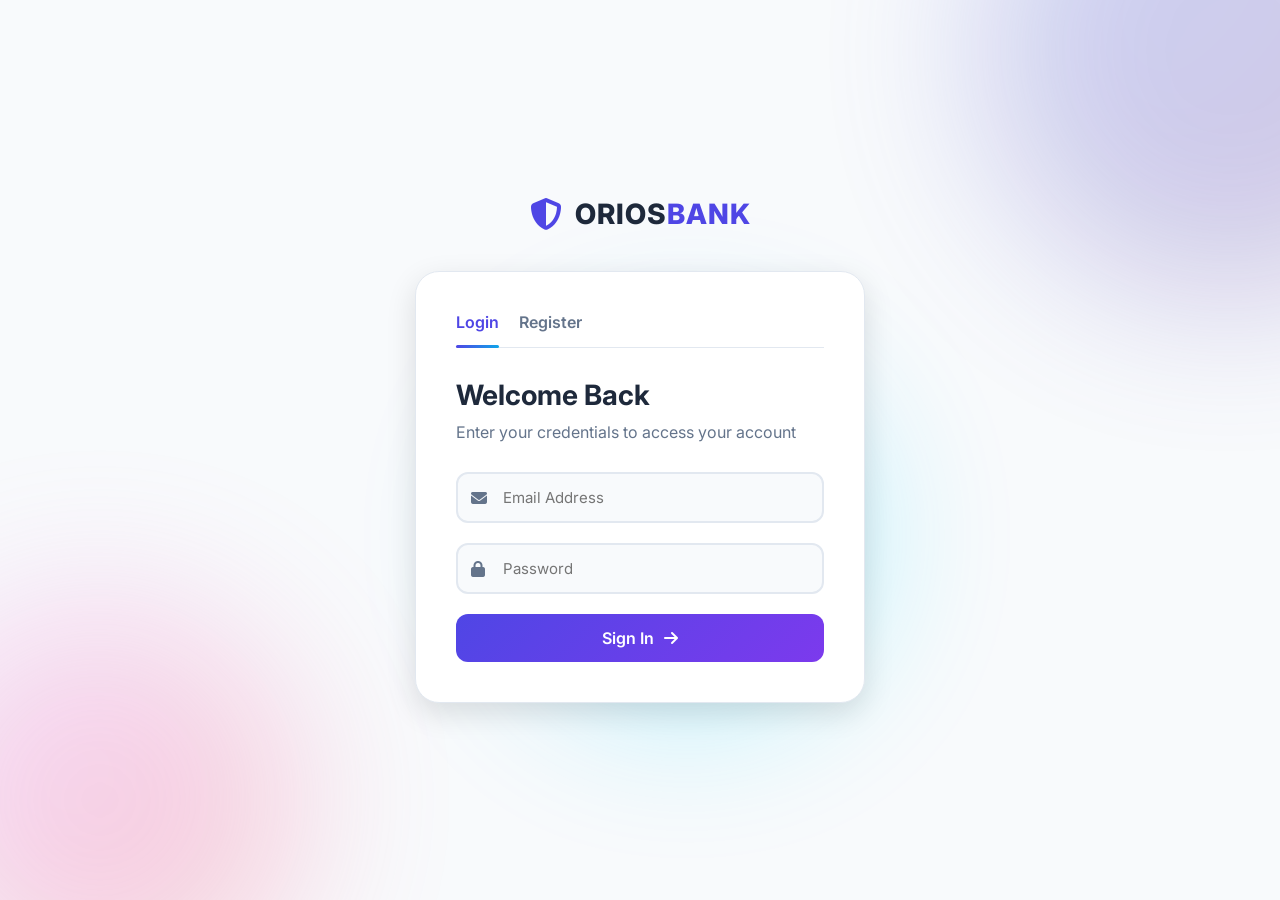
==== oriosbank1.0/backend/src/main/resources/static/index.html @ 29fd0404 "Orios Application BETA1.0 Beta application_banking system" ====
<!DOCTYPE html>
<html lang="en">
<head>
    <meta charset="UTF-8">
    <meta name="viewport" content="width=device-width, initial-scale=1.0">
    <title>Orios Bank - Secure Banking</title>
    <link rel="stylesheet" href="style.css">
    <link href="https://fonts.googleapis.com/css2?family=Inter:wght@300;400;500;600;700&display=swap" rel="stylesheet">
    <link rel="stylesheet" href="https://cdnjs.cloudflare.com/ajax/libs/font-awesome/6.4.0/css/all.min.css">
</head>
<body>
    <div class="background-blobs">
        <div class="blob blob-1"></div>
        <div class="blob blob-2"></div>
        <div class="blob blob-3"></div>
    </div>

    <div class="container" id="app">
        <!-- Auth Section -->
        <div id="auth-section" class="fade-in">
            <header>
                <div class="logo">
                    <i class="fas fa-shield-halved"></i>
                    <span>ORIOS<span>BANK</span></span>
                </div>
            </header>

            <div class="auth-card">
                <div class="auth-tabs">
                    <button id="login-tab" class="active">Login</button>
                    <button id="register-tab">Register</button>
                </div>

                <!-- Login Form -->
                <form id="login-form" class="auth-form">
                    <h2>Welcome Back</h2>
                    <p>Enter your credentials to access your account</p>
                    <div class="input-group">
                        <i class="fas fa-envelope"></i>
                        <input type="email" id="login-email" placeholder="Email Address" required>
                    </div>
                    <div class="input-group">
                        <i class="fas fa-lock"></i>
                        <input type="password" id="login-password" placeholder="Password" required>
                    </div>
                    <button type="submit" class="btn-primary">Sign In <i class="fas fa-arrow-right"></i></button>
                </form>

                <!-- Register Form -->
                <form id="register-form" class="auth-form hidden">
                    <h2>Create Account</h2>
                    <p>Join Orios Bank for a better financial future</p>
                    <div class="input-group">
                        <i class="fas fa-user"></i>
                        <input type="text" id="reg-name" placeholder="Full Name" required>
                    </div>
                    <div class="input-group">
                        <i class="fas fa-envelope"></i>
                        <input type="email" id="reg-email" placeholder="Email Address" required>
                    </div>
                    <div class="input-group">
                        <i class="fas fa-lock"></i>
                        <input type="password" id="reg-password" placeholder="Password" required>
                    </div>
                    <div class="input-group">
                        <i class="fas fa-phone"></i>
                        <input type="tel" id="reg-phone" placeholder="Phone Number" required>
                    </div>
                    <button type="submit" class="btn-primary">Get Started <i class="fas fa-user-plus"></i></button>
                </form>
            </div>
        </div>

        <!-- Dashboard Section -->
        <div id="dashboard-section" class="hidden">
            <nav class="sidebar">
                <div class="logo">
                    <i class="fas fa-shield-halved"></i>
                    <span>ORIOS</span>
                </div>
                <ul class="nav-links">
                    <li class="active" data-page="overview"><i class="fas fa-chart-pie"></i><span>Overview</span></li>
                    <li data-page="accounts"><i class="fas fa-wallet"></i><span>Accounts</span></li>
                    <li data-page="transactions"><i class="fas fa-exchange-alt"></i><span>Transactions</span></li>
                    <li data-page="transfer"><i class="fas fa-paper-plane"></i><span>Transfer</span></li>
                    <li data-page="loans"><i class="fas fa-hand-holding-usd"></i><span>Loans</span></li>
                    <li data-page="cards"><i class="fas fa-credit-card"></i><span>My Cards</span></li>
                    <li id="admin-nav" class="hidden" data-page="admin"><i class="fas fa-user-shield"></i><span>Admin Panel</span></li>
                </ul>
                <div class="nav-footer">
                    <button id="logout-btn"><i class="fas fa-sign-out-alt"></i><span>Logout</span></button>
                </div>
            </nav>

            <main class="content">
                <header class="top-bar">
                    <div class="user-info">
                        <span id="user-greeting">Hello, User</span>
                        <div class="avatar" id="user-avatar">U</div>
                    </div>
                </header>

                <div id="page-content" class="fade-in">
                    <!-- Dynamic content will be loaded here -->
                </div>
            </main>
        </div>
    </div>

    <div id="notification-container"></div>

    <!-- Modals -->
    <div id="modal-overlay" class="modal-overlay hidden">
        <div class="modal fade-in">
            <div class="modal-header">
                <h3 id="modal-title">Open New Account</h3>
                <button class="close-modal" onclick="closeModal()">&times;</button>
            </div>
            <div class="modal-body">
                <form id="modal-form">
                    <!-- Dynamic form content -->
                </form>
            </div>
        </div>
    </div>

    <script src="app.js"></script>
</body>
</html>
---- oriosbank1.0/backend/src/main/resources/static/style.css ----
:root {
    --primary: #4f46e5;
    --primary-hover: #4338ca;
    --primary-light: #eef2ff;
    --bg-main: #f8fafc;
    --bg-card: #ffffff;
    --bg-sidebar: #ffffff;
    --text-main: #1e293b;
    --text-muted: #64748b;
    --accent: #0ea5e9;
    --success: #10b981;
    --error: #ef4444;
    --warning: #f59e0b;
    --border: #e2e8f0;
    --shadow-sm: 0 1px 3px rgba(0,0,0,0.08);
    --shadow-md: 0 4px 12px rgba(0,0,0,0.1);
    --shadow-lg: 0 10px 30px rgba(0,0,0,0.12);
    --glass-border: rgba(255, 255, 255, 0.8);
    --radius-sm: 8px;
    --radius-md: 12px;
    --radius-lg: 20px;
    --radius-xl: 24px;
}

* {
    margin: 0;
    padding: 0;
    box-sizing: border-box;
    font-family: 'Inter', -apple-system, BlinkMacSystemFont, sans-serif;
}

body {
    background-color: var(--bg-main);
    color: var(--text-main);
    overflow-x: hidden;
    min-height: 100vh;
}

/* Animated Background */
.background-blobs {
    position: fixed;
    top: 0;
    left: 0;
    width: 100%;
    height: 100%;
    z-index: -1;
    overflow: hidden;
}

.blob {
    position: absolute;
    border-radius: 50%;
    filter: blur(80px);
    opacity: 0.3;
}

.blob-1 {
    width: 500px;
    height: 500px;
    background: linear-gradient(135deg, #667eea 0%, #764ba2 100%);
    top: -200px;
    right: -200px;
    animation: float 20s infinite ease-in-out;
}

.blob-2 {
    width: 400px;
    height: 400px;
    background: linear-gradient(135deg, #f093fb 0%, #f5576c 100%);
    bottom: -100px;
    left: -100px;
    animation: float 25s infinite ease-in-out reverse;
}

.blob-3 {
    width: 350px;
    height: 350px;
    background: linear-gradient(135deg, #4facfe 0%, #00f2fe 100%);
    top: 40%;
    left: 40%;
    animation: float 18s infinite ease-in-out;
}

@keyframes float {
    0%, 100% { transform: translate(0, 0) scale(1); }
    25% { transform: translate(30px, -30px) scale(1.05); }
    50% { transform: translate(-20px, 20px) scale(0.95); }
    75% { transform: translate(20px, 30px) scale(1.02); }
}

.container {
    max-width: 1400px;
    margin: 0 auto;
    padding: 20px;
    min-height: 100vh;
    display: flex;
    flex-direction: column;
}

/* Auth Section */
#auth-section {
    flex: 1;
    display: flex;
    flex-direction: column;
    align-items: center;
    justify-content: center;
    gap: 40px;
    animation: fadeInUp 0.6s ease-out;
}

@keyframes fadeInUp {
    from { opacity: 0; transform: translateY(30px); }
    to { opacity: 1; transform: translateY(0); }
}

@keyframes fadeIn {
    from { opacity: 0; }
    to { opacity: 1; }
}

@keyframes slideInLeft {
    from { opacity: 0; transform: translateX(-30px); }
    to { opacity: 1; transform: translateX(0); }
}

@keyframes slideInRight {
    from { opacity: 0; transform: translateX(30px); }
    to { opacity: 1; transform: translateX(0); }
}

@keyframes scaleIn {
    from { opacity: 0; transform: scale(0.9); }
    to { opacity: 1; transform: scale(1); }
}

@keyframes pulse {
    0%, 100% { transform: scale(1); }
    50% { transform: scale(1.05); }
}

@keyframes shimmer {
    0% { background-position: -200% 0; }
    100% { background-position: 200% 0; }
}

.logo {
    display: flex;
    align-items: center;
    gap: 12px;
    font-size: 28px;
    font-weight: 800;
    letter-spacing: 1px;
    color: var(--text-main);
}

.logo i {
    color: var(--primary);
    font-size: 32px;
    animation: pulse 2s infinite;
}

.logo span span {
    color: var(--primary);
}

.auth-card {
    width: 100%;
    max-width: 450px;
    padding: 40px;
    background: var(--bg-card);
    border-radius: var(--radius-xl);
    box-shadow: var(--shadow-lg);
    border: 1px solid var(--border);
    animation: scaleIn 0.5s ease-out;
}

.auth-tabs {
    display: flex;
    gap: 20px;
    margin-bottom: 30px;
    border-bottom: 1px solid var(--border);
    padding-bottom: 10px;
}

.auth-tabs button {
    background: none;
    border: none;
    color: var(--text-muted);
    font-size: 16px;
    font-weight: 600;
    cursor: pointer;
    padding-bottom: 5px;
    position: relative;
    transition: all 0.3s ease;
}

.auth-tabs button:hover {
    color: var(--text-main);
}

.auth-tabs button.active {
    color: var(--primary);
}

.auth-tabs button.active::after {
    content: '';
    position: absolute;
    bottom: -11px;
    left: 0;
    width: 100%;
    height: 3px;
    background: linear-gradient(90deg, var(--primary), var(--accent));
    border-radius: 2px;
    animation: scaleIn 0.3s ease-out;
}

.auth-form h2 {
    font-size: 28px;
    margin-bottom: 10px;
    color: var(--text-main);
}

.auth-form p {
    color: var(--text-muted);
    margin-bottom: 30px;
}

.input-group {
    position: relative;
    margin-bottom: 20px;
}

.input-group i {
    position: absolute;
    left: 15px;
    top: 50%;
    transform: translateY(-50%);
    color: var(--text-muted);
    transition: color 0.3s ease;
}

.input-group input, .input-group select {
    width: 100%;
    padding: 14px 15px 14px 45px;
    background: var(--bg-main);
    border: 2px solid var(--border);
    border-radius: var(--radius-md);
    color: var(--text-main);
    font-size: 15px;
    transition: all 0.3s ease;
}

.input-group input:focus, .input-group select:focus {
    outline: none;
    border-color: var(--primary);
    box-shadow: 0 0 0 4px rgba(79, 70, 229, 0.1);
    background: var(--bg-card);
}

.input-group input:focus + i, .input-group input:focus ~ i {
    color: var(--primary);
}

.btn-primary {
    width: 100%;
    padding: 14px;
    background: linear-gradient(135deg, var(--primary) 0%, #7c3aed 100%);
    color: white;
    border: none;
    border-radius: var(--radius-md);
    font-size: 16px;
    font-weight: 600;
    cursor: pointer;
    display: flex;
    align-items: center;
    justify-content: center;
    gap: 10px;
    transition: all 0.3s ease;
    position: relative;
    overflow: hidden;
}

.btn-primary::before {
    content: '';
    position: absolute;
    top: 0;
    left: -100%;
    width: 100%;
    height: 100%;
    background: linear-gradient(90deg, transparent, rgba(255,255,255,0.2), transparent);
    transition: left 0.5s ease;
}

.btn-primary:hover::before {
    left: 100%;
}

.btn-primary:hover {
    transform: translateY(-2px);
    box-shadow: 0 8px 20px rgba(79, 70, 229, 0.3);
}

.btn-primary:active {
    transform: translateY(0);
}

.btn-secondary {
    width: 100%;
    padding: 14px;
    background: var(--bg-main);
    color: var(--text-main);
    border: 2px solid var(--border);
    border-radius: var(--radius-md);
    font-size: 16px;
    font-weight: 600;
    cursor: pointer;
    transition: all 0.3s ease;
}

.btn-secondary:hover {
    border-color: var(--primary);
    background: var(--primary-light);
}

/* Dashboard Layout */
#dashboard-section {
    display: grid;
    grid-template-columns: 260px 1fr;
    min-height: calc(100vh - 40px);
    gap: 20px;
    animation: fadeIn 0.5s ease-out;
}

.sidebar {
    border-radius: var(--radius-xl);
    padding: 30px 20px;
    display: flex;
    flex-direction: column;
    background: var(--bg-card);
    border: 1px solid var(--border);
    box-shadow: var(--shadow-sm);
    position: sticky;
    top: 20px;
    height: fit-content;
    animation: slideInLeft 0.5s ease-out;
}

.sidebar .logo {
    margin-bottom: 40px;
    padding: 0 10px;
}

.nav-links {
    list-style: none;
    flex: 1;
}

.nav-links li {
    display: flex;
    align-items: center;
    gap: 12px;
    padding: 12px 15px;
    margin-bottom: 6px;
    border-radius: var(--radius-md);
    color: var(--text-muted);
    cursor: pointer;
    transition: all 0.3s ease;
    font-weight: 500;
}

.nav-links li:hover {
    background: var(--primary-light);
    color: var(--primary);
    transform: translateX(5px);
}

.nav-links li.active {
    background: linear-gradient(135deg, var(--primary) 0%, #7c3aed 100%);
    color: white;
    box-shadow: 0 4px 12px rgba(79, 70, 229, 0.3);
}

.nav-links li i {
    font-size: 18px;
    width: 24px;
    text-align: center;
}

.nav-footer {
    margin-top: 20px;
    padding-top: 20px;
    border-top: 1px solid var(--border);
}

.nav-footer button {
    width: 100%;
    padding: 12px;
    background: rgba(239, 68, 68, 0.08);
    color: var(--error);
    border: 1px solid rgba(239, 68, 68, 0.2);
    border-radius: var(--radius-md);
    cursor: pointer;
    display: flex;
    align-items: center;
    justify-content: center;
    gap: 10px;
    font-weight: 600;
    transition: all 0.3s ease;
}

.nav-footer button:hover {
    background: var(--error);
    color: white;
    border-color: var(--error);
    transform: translateY(-2px);
    box-shadow: 0 4px 12px rgba(239, 68, 68, 0.3);
}

.content {
    display: flex;
    flex-direction: column;
    gap: 20px;
    animation: slideInRight 0.5s ease-out;
}

.top-bar {
    display: flex;
    justify-content: flex-end;
    align-items: center;
    padding: 10px 0;
}

.user-info {
    display: flex;
    align-items: center;
    gap: 12px;
    padding: 10px 20px;
    border-radius: 50px;
    background: var(--bg-card);
    border: 1px solid var(--border);
    transition: all 0.3s ease;
    cursor: pointer;
    box-shadow: var(--shadow-sm);
}

.user-info:hover {
    transform: translateY(-2px);
    box-shadow: var(--shadow-md);
}

#user-greeting {
    font-weight: 500;
    font-size: 14px;
    color: var(--text-main);
    max-width: 150px;
    white-space: nowrap;
    overflow: hidden;
    text-overflow: ellipsis;
}

.avatar {
    width: 40px;
    height: 40px;
    background: linear-gradient(135deg, var(--primary) 0%, var(--accent) 100%);
    border-radius: 50%;
    display: flex;
    align-items: center;
    justify-content: center;
    font-weight: 700;
    font-size: 14px;
    color: white;
    box-shadow: 0 4px 12px rgba(79, 70, 229, 0.3);
}

/* Utility Classes */
.hidden { display: none !important; }

.fade-in {
    animation: fadeInUp 0.5s ease-out;
}

/* Page Components */
.stats-grid {
    display: grid;
    grid-template-columns: repeat(auto-fit, minmax(250px, 1fr));
    gap: 20px;
    margin-bottom: 30px;
}

.stat-card {
    padding: 25px;
    border-radius: var(--radius-lg);
    background: var(--bg-card);
    border: 1px solid var(--border);
    box-shadow: var(--shadow-sm);
    transition: all 0.3s ease;
    animation: scaleIn 0.5s ease-out;
}

.stat-card:hover {
    transform: translateY(-5px);
    box-shadow: var(--shadow-lg);
}

.stat-card h3 {
    color: var(--text-muted);
    font-size: 14px;
    font-weight: 500;
    margin-bottom: 10px;
    text-transform: uppercase;
    letter-spacing: 0.5px;
}

.stat-card .value {
    font-size: 32px;
    font-weight: 700;
    background: linear-gradient(135deg, var(--primary) 0%, var(--accent) 100%);
    -webkit-background-clip: text;
    -webkit-text-fill-color: transparent;
    background-clip: text;
}

.card-list {
    display: grid;
    grid-template-columns: repeat(auto-fit, minmax(300px, 1fr));
    gap: 20px;
}

.bank-card {
    height: 200px;
    border-radius: var(--radius-xl);
    padding: 25px;
    display: flex;
    flex-direction: column;
    justify-content: space-between;
    position: relative;
    overflow: hidden;
    background: linear-gradient(135deg, #4f46e5 0%, #7c3aed 100%);
    color: white;
    transition: all 0.3s ease;
    animation: scaleIn 0.5s ease-out;
}

.bank-card:hover {
    transform: translateY(-8px) scale(1.02);
    box-shadow: 0 20px 40px rgba(79, 70, 229, 0.3);
}

.bank-card.savings {
    background: linear-gradient(135deg, #0ea5e9 0%, #2563eb 100%);
}

.bank-card.checking {
    background: linear-gradient(135deg, #10b981 0%, #059669 100%);
}

.card-chip {
    width: 45px;
    height: 35px;
    background: linear-gradient(135deg, #ffd700 0%, #b8860b 100%);
    border-radius: 6px;
    box-shadow: 0 2px 8px rgba(0,0,0,0.2);
}

.card-number {
    font-size: 18px;
    letter-spacing: 3px;
    font-family: 'Courier New', monospace;
}

.card-footer {
    display: flex;
    justify-content: space-between;
    align-items: flex-end;
}

.card-holder small, .card-balance small {
    font-size: 11px;
    opacity: 0.7;
    text-transform: uppercase;
    letter-spacing: 1px;
}

.card-holder div, .card-balance div {
    font-size: 16px;
    font-weight: 600;
}

/* Table Design */
.table-container {
    border-radius: var(--radius-lg);
    padding: 25px;
    overflow-x: auto;
    background: var(--bg-card);
    border: 1px solid var(--border);
    box-shadow: var(--shadow-sm);
    animation: fadeInUp 0.5s ease-out;
}

table {
    width: 100%;
    border-collapse: collapse;
}

th {
    text-align: left;
    padding: 15px;
    color: var(--text-muted);
    font-weight: 600;
    font-size: 12px;
    text-transform: uppercase;
    letter-spacing: 0.5px;
    border-bottom: 2px solid var(--border);
}

td {
    padding: 15px;
    border-bottom: 1px solid var(--border);
    transition: background 0.2s ease;
}

tr:hover td {
    background: var(--primary-light);
}

.type-badge {
    padding: 5px 12px;
    border-radius: 20px;
    font-size: 12px;
    font-weight: 600;
}

.type-deposit { background: rgba(16, 185, 129, 0.1); color: var(--success); }
.type-withdrawal { background: rgba(239, 68, 68, 0.1); color: var(--error); }
.type-transfer { background: rgba(14, 165, 233, 0.1); color: var(--accent); }
.type-transfer_in { background: rgba(16, 185, 129, 0.1); color: var(--success); }
.type-transfer_out { background: rgba(239, 68, 68, 0.1); color: var(--error); }
.type-initial_deposit { background: rgba(79, 70, 229, 0.1); color: var(--primary); }

/* Credit Cards Style */
.orios-card {
    height: 200px;
    width: 320px;
    border-radius: var(--radius-lg);
    padding: 25px;
    color: white;
    position: relative;
    display: flex;
    flex-direction: column;
    justify-content: space-between;
    box-shadow: var(--shadow-lg);
    overflow: hidden;
    transition: all 0.3s ease;
    animation: scaleIn 0.5s ease-out;
}

.orios-card:hover {
    transform: translateY(-10px) scale(1.03);
    box-shadow: 0 20px 40px rgba(0,0,0,0.3);
}

.orios-card.visa {
    background: linear-gradient(135deg, #1a1a2e 0%, #16213e 100%);
    border: 1px solid rgba(255, 215, 0, 0.3);
}

.orios-card.master {
    background: linear-gradient(135deg, #1a1a2e 0%, #0f0f23 100%);
    border: 1px solid rgba(235, 0, 27, 0.3);
}

.card-type-label {
    font-size: 20px;
    font-weight: 800;
    font-style: italic;
    position: absolute;
    top: 20px;
    right: 20px;
}

.visa .card-type-label { color: #ffd700; }
.master .card-type-label { color: #eb001b; }

.card-number-display {
    font-size: 22px;
    letter-spacing: 3px;
    font-family: 'Courier New', Courier, monospace;
    margin-top: 20px;
}

.card-details {
    display: flex;
    justify-content: space-between;
    align-items: flex-end;
}

.card-holder, .card-expiry {
    font-size: 12px;
    color: rgba(255,255,255,0.7);
}

/* Account Actions */
.account-actions { display: flex; gap: 8px; }
.btn-icon {
    background: var(--bg-main);
    border: 1px solid var(--border);
    color: var(--text-muted);
    cursor: pointer;
    transition: all 0.3s ease;
    font-size: 14px;
    width: 36px;
    height: 36px;
    border-radius: var(--radius-sm);
    display: flex;
    align-items: center;
    justify-content: center;
}

.btn-icon:hover {
    color: var(--primary);
    border-color: var(--primary);
    background: var(--primary-light);
    transform: translateY(-2px);
}

/* Admin Styles */
.admin-grid {
    display: grid;
    grid-template-columns: repeat(2, 1fr);
    gap: 20px;
}

@media (max-width: 1200px) {
    .admin-grid { grid-template-columns: 1fr; }
}

.admin-card {
    padding: 30px;
    border-radius: var(--radius-lg);
    display: flex;
    flex-direction: column;
    background: var(--bg-card);
    border: 1px solid var(--border);
    box-shadow: var(--shadow-sm);
    animation: fadeInUp 0.5s ease-out;
    transition: all 0.3s ease;
}

.admin-card:hover {
    box-shadow: var(--shadow-md);
}

.admin-card.full-width { grid-column: 1 / -1; }

.admin-card h2 {
    margin-bottom: 25px;
    font-size: 18px;
    color: var(--primary);
    display: flex;
    align-items: center;
    gap: 10px;
    font-weight: 700;
}

.admin-card h2::before {
    content: '';
    width: 4px;
    height: 20px;
    background: linear-gradient(180deg, var(--primary), var(--accent));
    border-radius: 2px;
}

.stats-row {
    display: grid;
    grid-template-columns: repeat(auto-fit, minmax(150px, 1fr));
    gap: 20px;
}

.stat-item {
    display: flex;
    flex-direction: column;
    gap: 8px;
    padding: 20px;
    background: var(--bg-main);
    border-radius: var(--radius-md);
    border: 1px solid var(--border);
}

.stat-label {
    font-size: 12px;
    color: var(--text-muted);
    text-transform: uppercase;
    letter-spacing: 1px;
    font-weight: 600;
}

.stat-value {
    font-size: 28px;
    font-weight: 700;
    background: linear-gradient(135deg, var(--primary) 0%, var(--accent) 100%);
    -webkit-background-clip: text;
    -webkit-text-fill-color: transparent;
    background-clip: text;
}

.security-item {
    border-left: 1px solid var(--border);
    padding-left: 20px;
}

@media (max-width: 600px) {
    .security-item { border-left: none; padding-left: 0; border-top: 1px solid var(--border); padding-top: 20px; }
}

/* Admin Buttons */
.admin-actions { display: flex; gap: 8px; flex-wrap: wrap; }

.btn-small {
    padding: 8px 14px;
    border-radius: var(--radius-sm);
    font-size: 12px;
    cursor: pointer;
    border: none;
    font-weight: 600;
    transition: all 0.3s ease;
}

.btn-small:hover {
    transform: translateY(-2px);
    box-shadow: var(--shadow-sm);
}

.btn-block { background: var(--warning); color: white; }
.btn-delete { background: var(--error); color: white; }
.btn-active { background: var(--success); color: white; }
.btn-approve { background: var(--primary); color: white; }
.btn-reject { background: var(--error); color: white; }
.btn-info { background: var(--accent); color: white; }

/* Status Badges */
.status-held { color: var(--warning); background: rgba(245, 158, 11, 0.1); padding: 5px 12px; border-radius: 20px; font-size: 12px; font-weight: 600; }
.status-blocked { color: var(--error); background: rgba(239, 68, 68, 0.1); padding: 5px 12px; border-radius: 20px; font-size: 12px; font-weight: 600; }
.status-active { color: var(--success); background: rgba(16, 185, 129, 0.1); padding: 5px 12px; border-radius: 20px; font-size: 12px; font-weight: 600; }
.status-pending { color: var(--warning); background: rgba(245, 158, 11, 0.1); padding: 5px 12px; border-radius: 20px; font-size: 12px; font-weight: 600; }
.status-approved { color: var(--primary); background: rgba(79, 70, 229, 0.1); padding: 5px 12px; border-radius: 20px; font-size: 12px; font-weight: 600; }
.status-rejected { color: var(--error); background: rgba(239, 68, 68, 0.1); padding: 5px 12px; border-radius: 20px; font-size: 12px; font-weight: 600; }
.status-paid { color: var(--success); background: rgba(16, 185, 129, 0.1); padding: 5px 12px; border-radius: 20px; font-size: 12px; font-weight: 600; }

.amount-positive { color: var(--success); font-weight: 600; }
.amount-negative { color: var(--error); font-weight: 600; }

/* Loading & Error States */
.loader-container {
    display: flex;
    flex-direction: column;
    align-items: center;
    justify-content: center;
    padding: 100px 0;
    gap: 20px;
    color: var(--text-muted);
}

.loader {
    width: 50px;
    height: 50px;
    border: 4px solid var(--border);
    border-top-color: var(--primary);
    border-radius: 50%;
    display: inline-block;
    box-sizing: border-box;
    animation: rotation 1s linear infinite;
}

@keyframes rotation {
    0% { transform: rotate(0deg); }
    100% { transform: rotate(360deg); }
}

.error-state {
    text-align: center;
    padding: 60px;
    border-radius: var(--radius-xl);
    display: flex;
    flex-direction: column;
    align-items: center;
    gap: 20px;
    background: var(--bg-card);
    border: 1px solid var(--border);
}

.error-state i {
    font-size: 48px;
    color: var(--error);
}

.card-logo {
    position: absolute;
    top: 25px;
    right: 25px;
    opacity: 0.3;
    font-size: 24px;
}

.bank-card .card-header {
    display: flex;
    justify-content: space-between;
    align-items: flex-start;
}

/* Notifications */
#notification-container {
    position: fixed;
    top: 20px;
    right: 20px;
    z-index: 1000;
    display: flex;
    flex-direction: column;
    gap: 10px;
}

.notification {
    padding: 16px 24px;
    border-radius: var(--radius-md);
    color: white;
    box-shadow: var(--shadow-lg);
    animation: slideInRight 0.4s ease-out;
    display: flex;
    align-items: center;
    gap: 12px;
    font-weight: 500;
    backdrop-filter: blur(10px);
}

.notification.success {
    background: linear-gradient(135deg, rgba(16, 185, 129, 0.95) 0%, rgba(5, 150, 105, 0.95) 100%);
    border: 1px solid var(--success);
}

.notification.error {
    background: linear-gradient(135deg, rgba(239, 68, 68, 0.95) 0%, rgba(220, 38, 38, 0.95) 100%);
    border: 1px solid var(--error);
}

@keyframes slideInRight {
    from { transform: translateX(100%); opacity: 0; }
    to { transform: translateX(0); opacity: 1; }
}

/* Modals */
.modal-overlay {
    position: fixed;
    top: 0;
    left: 0;
    width: 100%;
    height: 100%;
    background: rgba(0, 0, 0, 0.5);
    backdrop-filter: blur(8px);
    display: flex;
    align-items: center;
    justify-content: center;
    z-index: 1500;
    animation: fadeIn 0.3s ease-out;
}

.modal {
    width: 90%;
    max-width: 480px;
    border-radius: var(--radius-xl);
    padding: 35px;
    position: relative;
    background: var(--bg-card);
    border: 1px solid var(--border);
    box-shadow: var(--shadow-lg);
    animation: scaleIn 0.3s ease-out;
}

.modal-header {
    display: flex;
    justify-content: space-between;
    align-items: center;
    margin-bottom: 25px;
}

.modal-header h3 {
    margin: 0;
    font-size: 22px;
    color: var(--text-main);
    font-weight: 700;
}

.close-modal {
    background: var(--bg-main);
    border: 1px solid var(--border);
    color: var(--text-muted);
    font-size: 24px;
    cursor: pointer;
    width: 40px;
    height: 40px;
    border-radius: 50%;
    display: flex;
    align-items: center;
    justify-content: center;
    transition: all 0.3s ease;
}

.close-modal:hover {
    background: var(--error);
    color: white;
    border-color: var(--error);
}

.modal-body .input-group {
    margin-bottom: 20px;
}

.modal-body select {
    width: 100%;
    padding: 14px 15px;
    background: var(--bg-main);
    border: 2px solid var(--border);
    border-radius: var(--radius-md);
    color: var(--text-main);
    outline: none;
    cursor: pointer;
    font-size: 15px;
    transition: all 0.3s ease;
}

.modal-body select:focus {
    border-color: var(--primary);
    box-shadow: 0 0 0 4px rgba(79, 70, 229, 0.1);
}

.modal-body select option {
    background: var(--bg-card);
    color: var(--text-main);
}

/* Responsive */
@media (max-width: 1024px) {
    #dashboard-section {
        grid-template-columns: 1fr;
    }
    .sidebar {
        flex-direction: row;
        align-items: center;
        padding: 15px 20px;
        height: auto;
        position: static;
    }
    .sidebar .logo { margin-bottom: 0; }
    .nav-links {
        display: flex;
        gap: 8px;
        margin: 0 20px;
        overflow-x: auto;
    }
    .nav-links li {
        margin-bottom: 0;
        padding: 10px 15px;
        white-space: nowrap;
    }
    .nav-links li:hover { transform: none; }
    .nav-links li span { display: none; }
    .nav-footer { width: auto; border-top: none; padding-top: 0; margin-top: 0; }
    .nav-footer button { padding: 10px 20px; }
    .nav-footer span { display: none; }
}

@media (max-width: 640px) {
    .auth-card { padding: 25px; }
    .nav-links { gap: 4px; margin: 0 10px; }
    .nav-links li { padding: 8px 12px; }
    .stats-grid { grid-template-columns: 1fr; }
    .card-list { grid-template-columns: 1fr; }
    .bank-card { width: 100%; }
    .orios-card { width: 100%; }
    .admin-grid { grid-template-columns: 1fr; }
    .admin-card { padding: 20px; }
    .stat-value { font-size: 24px; }
}

/* Animations for page transitions */
.page-enter {
    animation: fadeInUp 0.4s ease-out;
}

/* Hover effects for interactive elements */
.interactive-hover {
    transition: all 0.3s ease;
}

.interactive-hover:hover {
    transform: translateY(-3px);
    box-shadow: var(--shadow-md);
}

/* Gradient text */
.gradient-text {
    background: linear-gradient(135deg, var(--primary) 0%, var(--accent) 100%);
    -webkit-background-clip: text;
    -webkit-text-fill-color: transparent;
    background-clip: text;
}

/* Badge styles */
.badge {
    display: inline-flex;
    align-items: center;
    gap: 6px;
    padding: 4px 10px;
    border-radius: 20px;
    font-size: 11px;
    font-weight: 600;
}

.badge-success { background: rgba(16, 185, 129, 0.1); color: var(--success); }
.badge-error { background: rgba(239, 68, 68, 0.1); color: var(--error); }
.badge-warning { background: rgba(245, 158, 11, 0.1); color: var(--warning); }
.badge-info { background: rgba(14, 165, 233, 0.1); color: var(--accent); }

/* Form styles */
.form-group {
    margin-bottom: 20px;
}

.form-label {
    display: block;
    margin-bottom: 8px;
    font-weight: 600;
    font-size: 14px;
    color: var(--text-main);
}

.form-input {
    width: 100%;
    padding: 12px 16px;
    background: var(--bg-main);
    border: 2px solid var(--border);
    border-radius: var(--radius-md);
    color: var(--text-main);
    font-size: 15px;
    transition: all 0.3s ease;
}

.form-input:focus {
    outline: none;
    border-color: var(--primary);
    box-shadow: 0 0 0 4px rgba(79, 70, 229, 0.1);
}

.form-input::placeholder {
    color: var(--text-muted);
}

/* Empty state */
.empty-state {
    text-align: center;
    padding: 60px 20px;
    color: var(--text-muted);
}

.empty-state i {
    font-size: 64px;
    margin-bottom: 20px;
    opacity: 0.5;
}

.empty-state h3 {
    font-size: 20px;
    margin-bottom: 10px;
    color: var(--text-main);
}

.empty-state p {
    font-size: 14px;
    max-width: 300px;
    margin: 0 auto;
}

/* Database view styles */
.db-section {
    margin-bottom: 30px;
}

.db-section-title {
    font-size: 16px;
    font-weight: 700;
    color: var(--text-main);
    margin-bottom: 15px;
    display: flex;
    align-items: center;
    gap: 10px;
}

.db-section-title i {
    color: var(--primary);
}
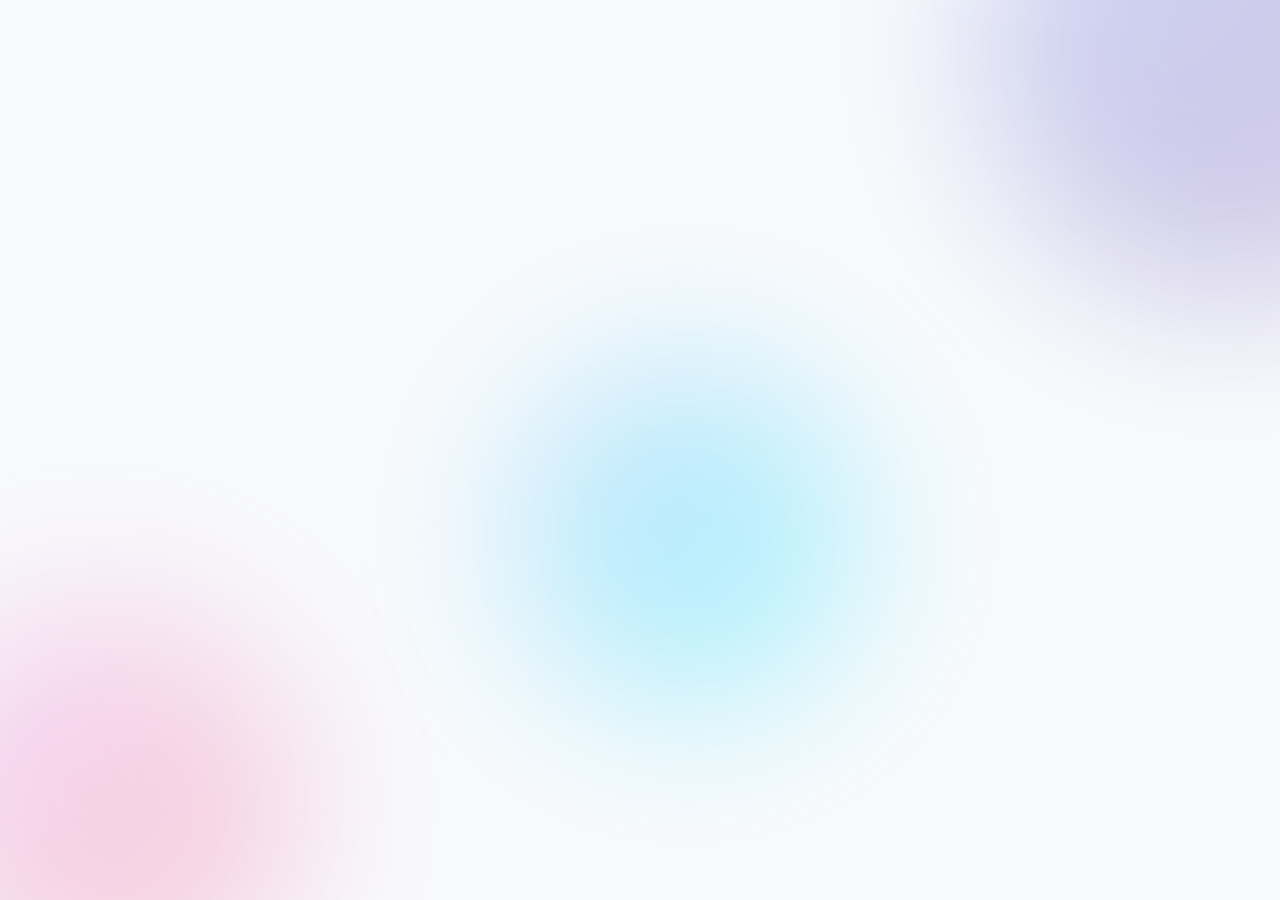
==== commit ee9903f8: "Fix issues Loading time, mobile number, and token for user account for one login entry" ====
--- a/oriosbank1.0/backend/src/main/resources/static/index.html
+++ b/oriosbank1.0/backend/src/main/resources/static/index.html
@@ -5,6 +5,8 @@
     <meta name="viewport" content="width=device-width, initial-scale=1.0">
     <title>Orios Bank - Secure Banking</title>
     <link rel="stylesheet" href="style.css">
+    <link rel="preconnect" href="https://fonts.googleapis.com">
+    <link rel="preconnect" href="https://fonts.gstatic.com" crossorigin>
     <link href="https://fonts.googleapis.com/css2?family=Inter:wght@300;400;500;600;700&display=swap" rel="stylesheet">
     <link rel="stylesheet" href="https://cdnjs.cloudflare.com/ajax/libs/font-awesome/6.4.0/css/all.min.css">
 </head>
@@ -16,8 +18,14 @@
     </div>
 
     <div class="container" id="app">
+        <!-- Initial Loading Screen -->
+        <div id="initial-loader" style="display:flex;justify-content:center;align-items:center;height:100vh;flex-direction:column;gap:15px;">
+            <div class="loader"></div>
+            <p style="color:var(--text-muted);">Loading Orios Bank...</p>
+        </div>
+
         <!-- Auth Section -->
-        <div id="auth-section" class="fade-in">
+        <div id="auth-section" class="fade-in" style="display:none;">
             <header>
                 <div class="logo">
                     <i class="fas fa-shield-halved"></i>
@@ -60,11 +68,11 @@
                     </div>
                     <div class="input-group">
                         <i class="fas fa-lock"></i>
-                        <input type="password" id="reg-password" placeholder="Password" required>
+                        <input type="password" id="reg-password" placeholder="Password (min 6 chars)" required minlength="6">
                     </div>
                     <div class="input-group">
                         <i class="fas fa-phone"></i>
-                        <input type="tel" id="reg-phone" placeholder="Phone Number" required>
+                        <input type="tel" id="reg-phone" placeholder="Phone (e.g. 09123456789)" pattern="^0[0-9]{10}$" title="11 digits starting with 0" required>
                     </div>
                     <button type="submit" class="btn-primary">Get Started <i class="fas fa-user-plus"></i></button>
                 </form>
@@ -124,6 +132,6 @@
         </div>
     </div>
 
-    <script src="app.js"></script>
+    <script src="app.js" defer></script>
 </body>
 </html>
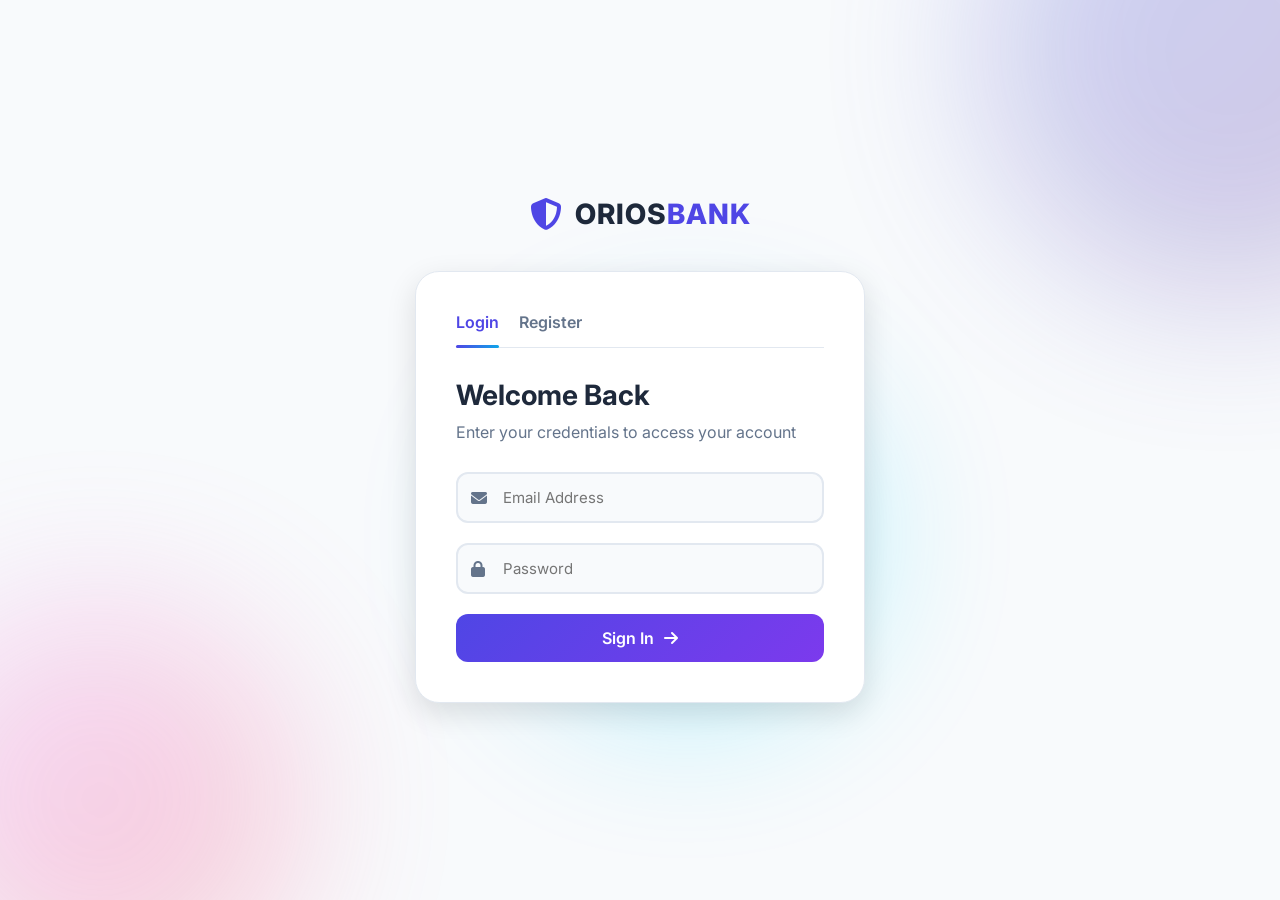
==== commit aab42149: "Front end issue Blank web page fixed" ====
--- a/oriosbank1.0/backend/src/main/resources/static/index.html
+++ b/oriosbank1.0/backend/src/main/resources/static/index.html
@@ -25,7 +25,7 @@
         </div>
 
         <!-- Auth Section -->
-        <div id="auth-section" class="fade-in" style="display:none;">
+        <div id="auth-section" class="hidden">
             <header>
                 <div class="logo">
                     <i class="fas fa-shield-halved"></i>
